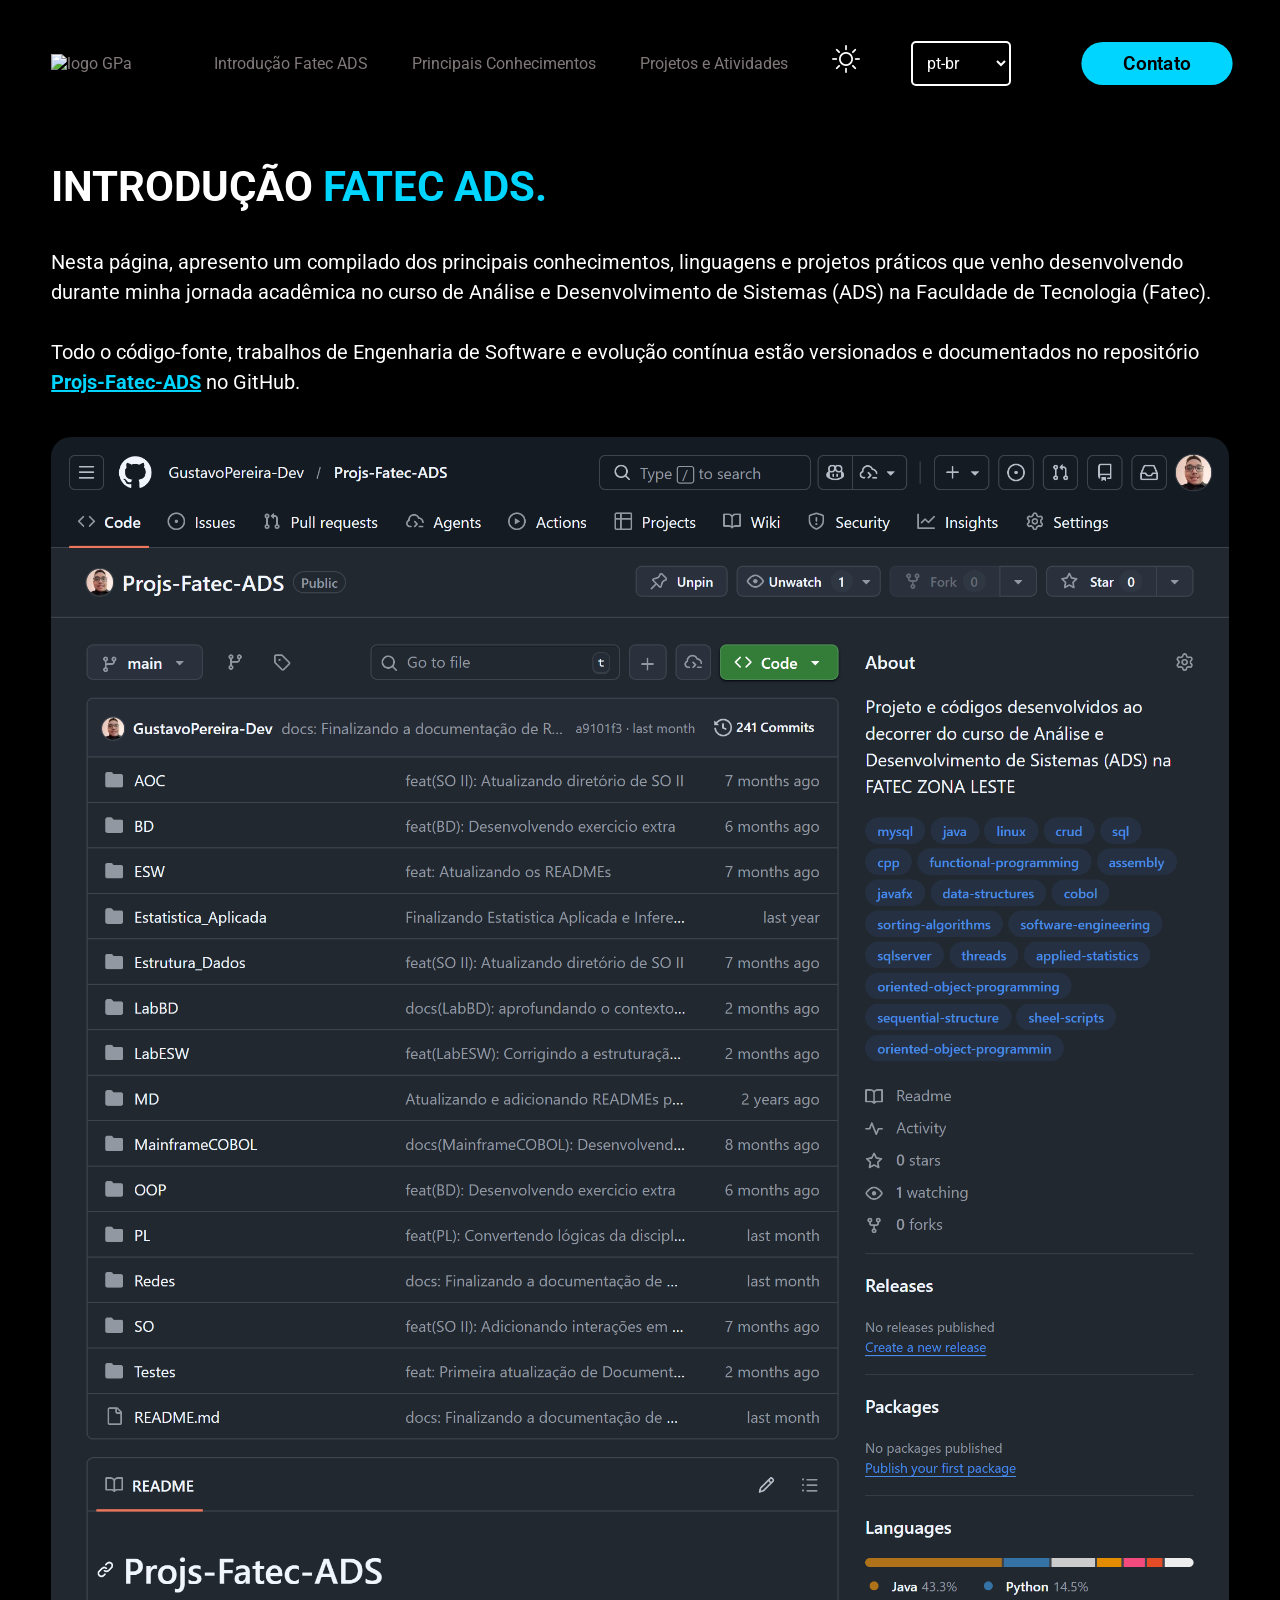
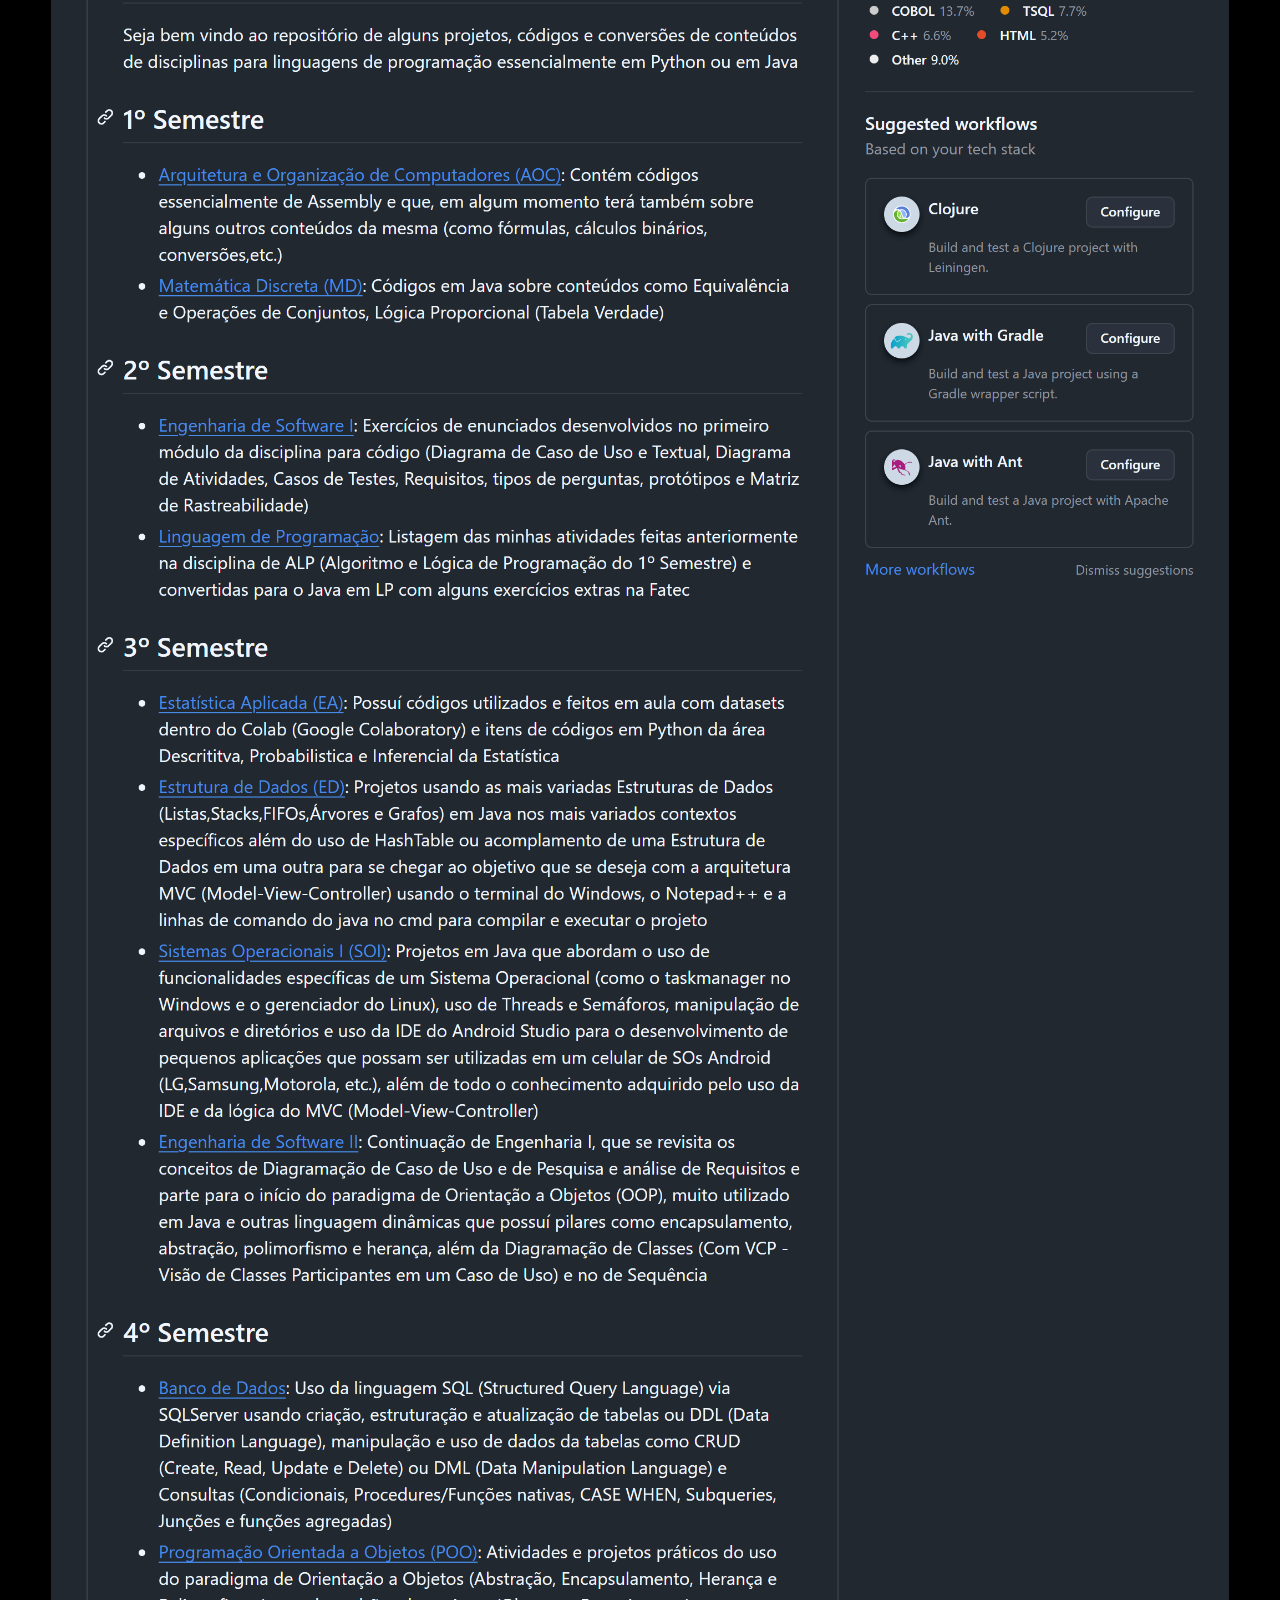
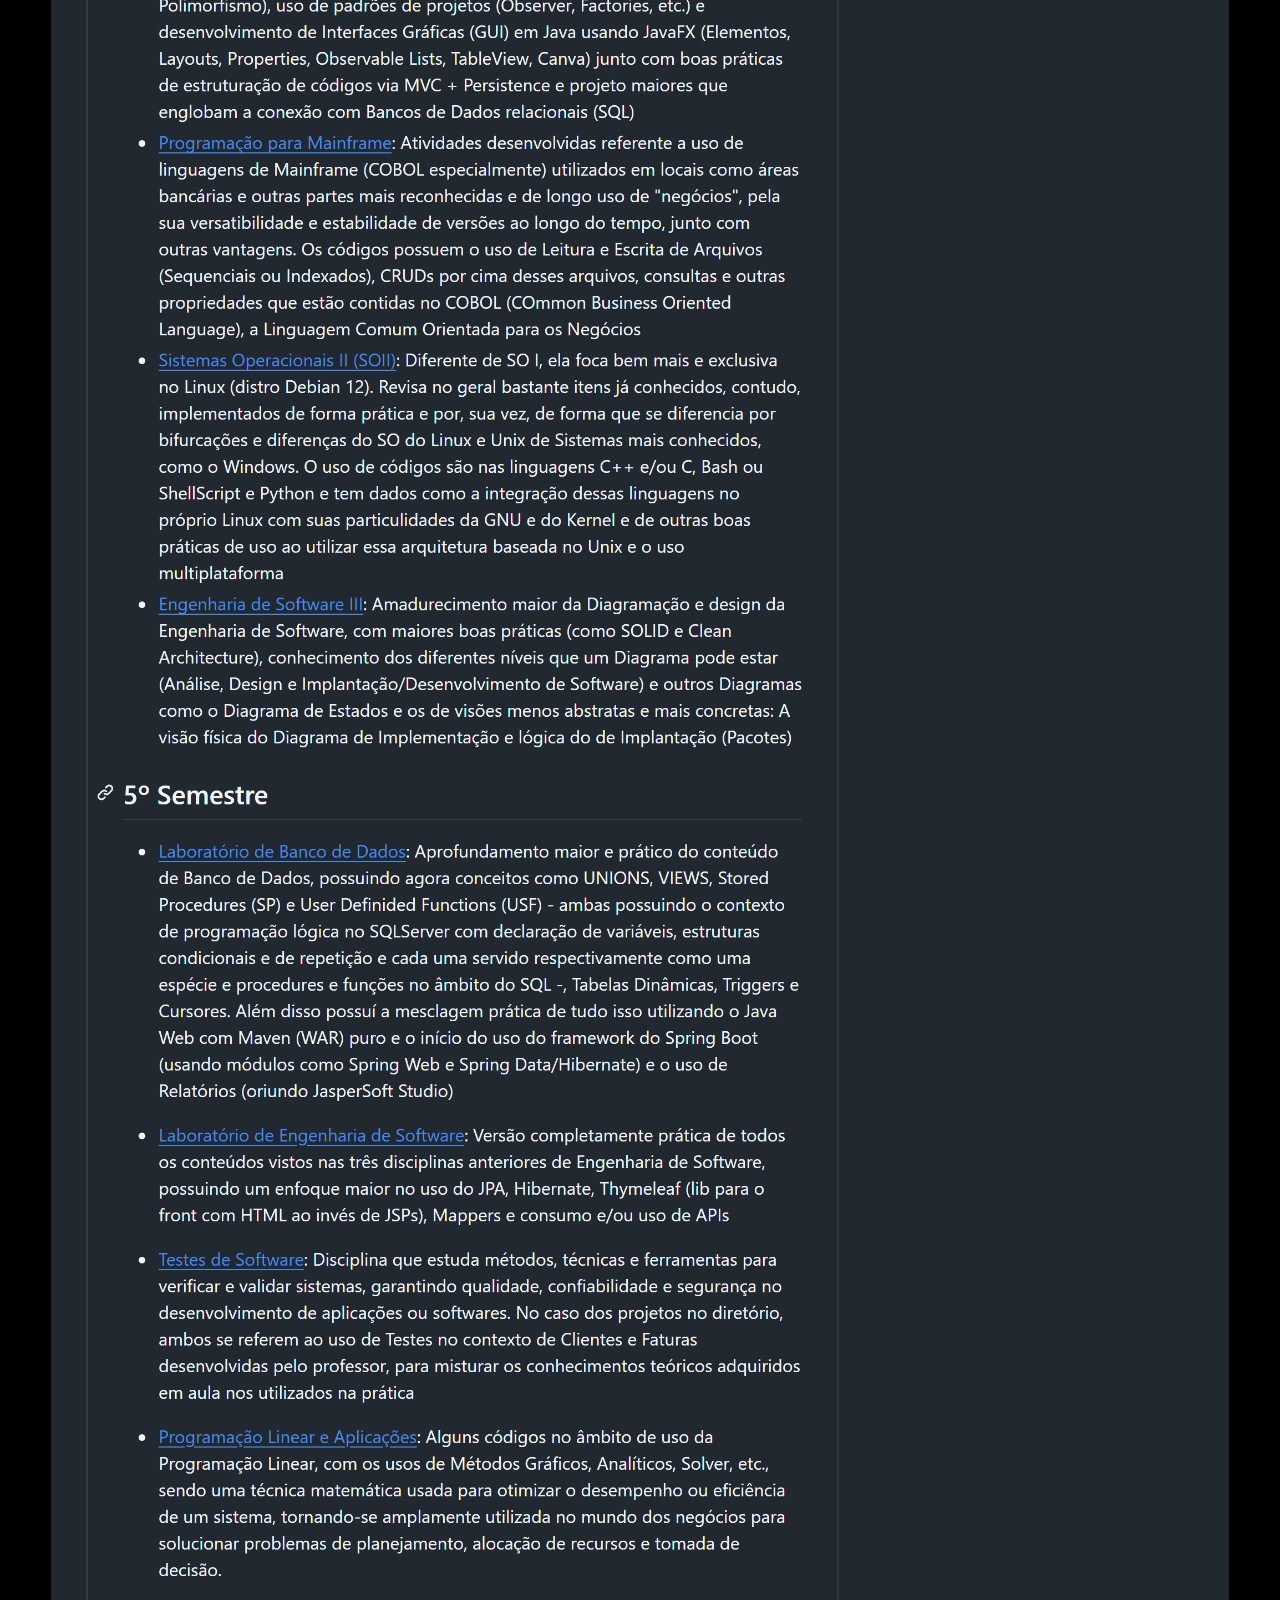
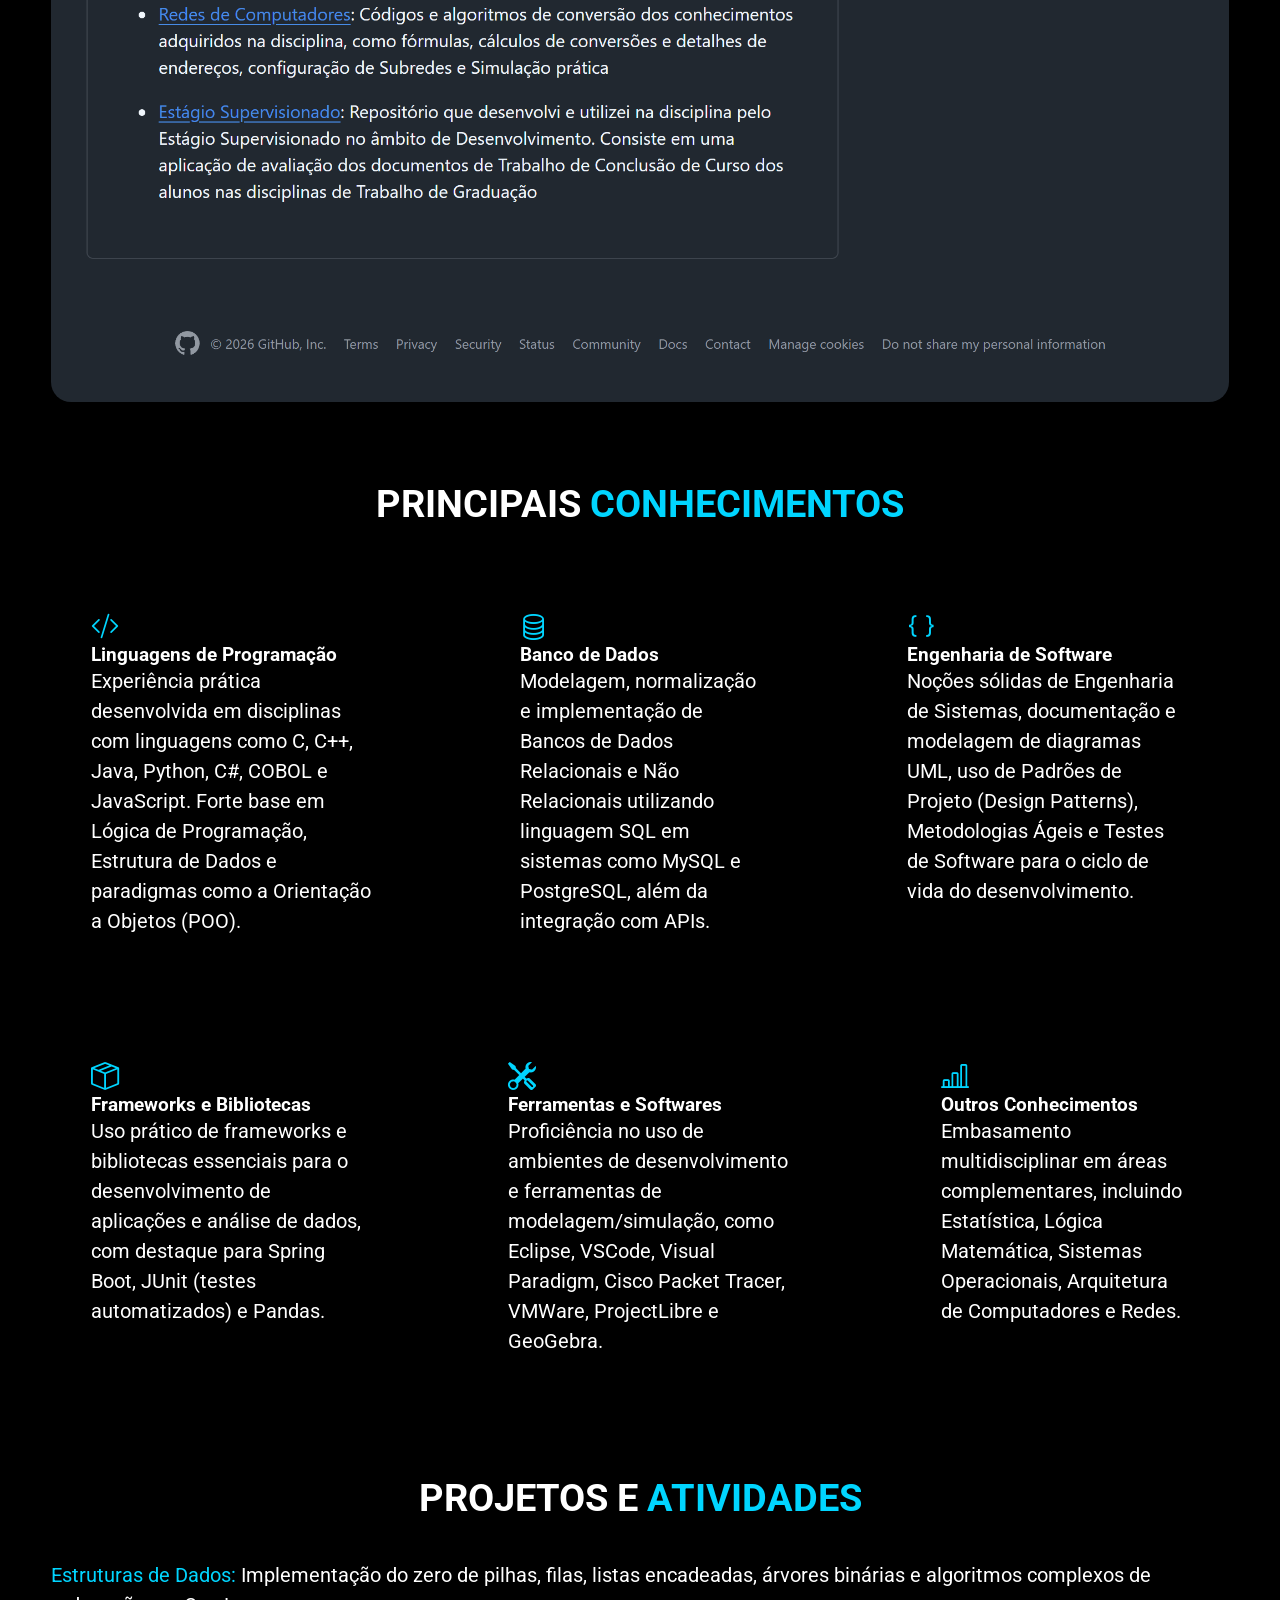
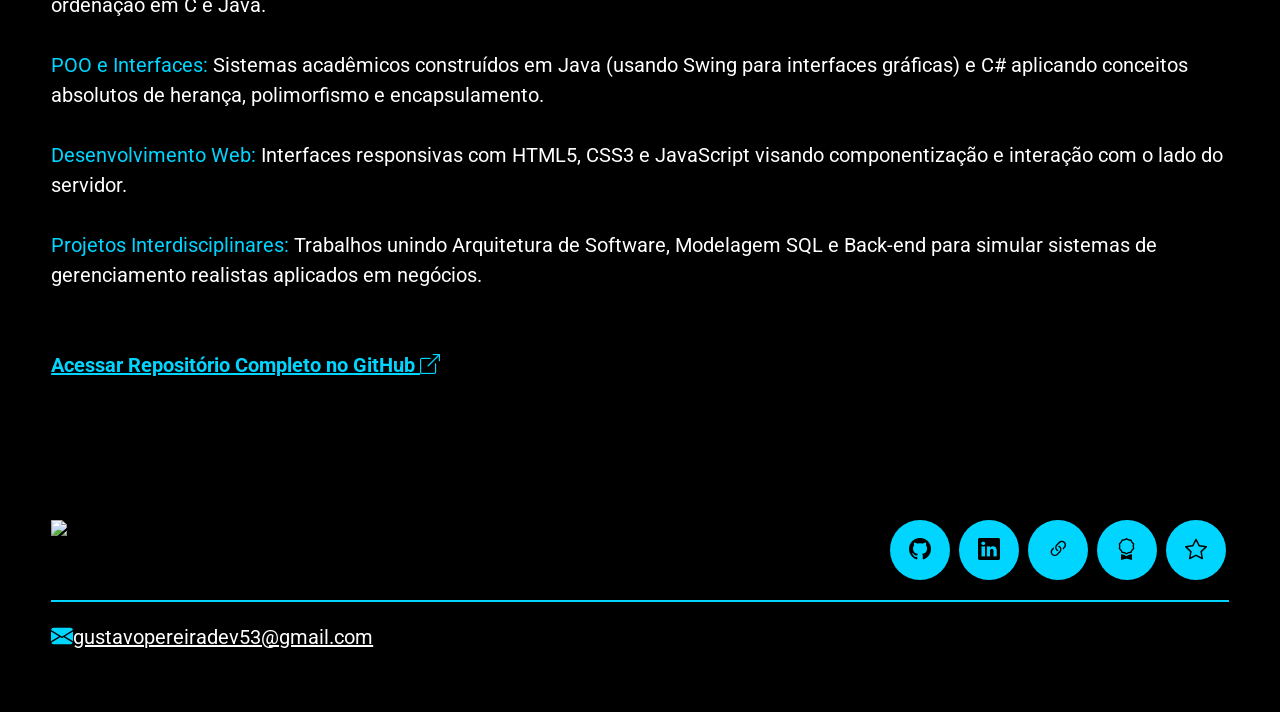
==== fatec.html @ b885ab75 "feat: Adicionando os projetos da Fatec e melhorando outros projetos" ====
<!DOCTYPE html>
<html lang="pt-br">
  
<head>
  <meta charset="UTF-8" />
  <meta name="viewport" content="width=device-width, initial-scale=1.0">
  <meta http-equiv="X-UA-Compatible" content="ie=edge">
  <!--G Fonts-->
    <link rel="preconnect" href="https://fonts.googleapis.com">
    <link rel="preconnect" href="https://fonts.gstatic.com" crossorigin>
    <link href="https://fonts.googleapis.com/css2?family=Roboto:ital,wght@0,100;0,300;0,400;0,500;0,700;0,900;1,100;1,300;1,400;1,500;1,700;1,900&display=swap" rel="stylesheet">
  <!--Fim G Fonts-->
  
  <link rel="shortcut icon" href="images/logo1.png" type="image/x-icon">
  <title>Portfolio GPa</title>
  <link rel="stylesheet" href="https://cdn.jsdelivr.net/npm/bootstrap-icons@1.10.5/font/bootstrap-icons.css">
  <link href="style.css" rel="stylesheet" />
  
  <script type="module" src="index.js"></script>
</head>

<body>
  <header>
    <div class="interface">
      <div class="logo">
        <a href="index.html">
          <img src="images/logo1.png" id="img_nav" alt="logo GPa"/>
        </a>
      </div>
      <nav class="menu-desktop">
        <ul>
          <li><a href="#inicio" data-i18n="fatec-item-desktop1">Introdução Fatec ADS</a></li>
          <li><a href="#especialidades" data-i18n="fatec-item-desktop2">Principais Conhecimentos</a></li>
          <li><a href="#projetos-atividades" data-i18n="fatec-item-desktop3">Projetos e Atividades</a></li>
          <li class="nav-item">
            <input type="checkbox" id="dark-change" onclick="toggleDarkMode()">
            <label for="dark-change">
                <i class='nav-link bi bi-sun'></i>
                <i class='nav-link bi bi-moon'></i>   
            </label>
          </li>
            <li>
              <select id="slcDesk">
                <option value="pt-br" data-i18n="lg-ptbr">pt-br</option>
                <option value="eng" data-i18n="lg-eng">Inglês</option>
                <option value="spn" data-i18n="lg-spn">Espanhol</option>
              </select>
            </li>
         </ul>
        
      </nav>
      <div class="btn-contato">
        <a href="index.html#form">
          <button data-i18n="button-desktop">Contato</button>
        </a>
      </div>

      <div class="btn-abrir-menu" id="btn-menu">
        <i class="bi bi-list"></i>
      </div>
      <div class="menu-mobile" id="menu">
        <div class="btn-fechar">
            <i class="bi bi-x-lg"></i>
        </div>
        <nav>
            <ul>
              <li class="click"><a href="#inicio" data-i18n="fatec-item-mobile1">Introdução Fatec ADS</a></li>
              <li class="click"><a href="#especialidades" data-i18n="fatec-item-mobile2">Principais Conhecimentos</a></li>
              <li class="click"><a href="#projetos-atividades" data-i18n="fatec-item-mobile3">Projetos e Atividades</a></li>
              <li class="nav-item click">
                <input type="checkbox" id="dark-change" onclick="toggleDarkMode()">
                <label for="dark-change">
                    <i class='nav-link bi bi-sun'></i>
                    <i class='nav-link bi bi-moon'></i>   
                </label>
              </li>
              <li>
                <select id="slcMb">
                  <option value="pt-br" data-i18n="lg-ptbr">pt-br</option>
                  <option value="eng" data-i18n="lg-eng">Inglês</option>
                  <option value="spn" data-i18n="lg-spn">Espanhol</option>
                </select>
              </li>
            </ul>
          </nav>
      </div>
      <div class="overlay-menu" id="overlay">

      </div>
    </div>
    
  </header>

  <main>
    <section class="topo-do-site" id="inicio">
      <div class="interface">
          <div class="flex">
            <div class="txt-topo-site">                  
                <h1 data-i18n="fatec-hero-title">INTRODUÇÃO <span>FATEC ADS.</span></h1>
                <p data-i18n="fatec-hero-desc">Nesta página, apresento um compilado dos principais conhecimentos, linguagens e projetos práticos que venho desenvolvendo durante minha jornada acadêmica no curso de Análise e Desenvolvimento de Sistemas (ADS) na Faculdade de Tecnologia (Fatec).
                    <br><br>
                    Todo o código-fonte, trabalhos de Engenharia de Software e evolução contínua estão versionados e documentados no repositório <a href="https://github.com/GustavoPereira-Dev/Projs-Fatec-ADS" target="_blank" rel="noopener noreferrer" style="color: var(--azul1); font-weight: bold;">Projs-Fatec-ADS</a> no GitHub.
                </p>
                  <div class="flex">
                      <img src="images/fatec.png" alt="Projs-Fatec-ADS" style="max-width: 100%; border-radius: 20px;">
                  </div>
            </div>
          </div>
      </div>
    </section>

    <section class="especialidades" id="especialidades">
        <div class="interface">
            <h2 class="titulo" data-i18n="fatec-spec-title">PRINCIPAIS <span>CONHECIMENTOS</span></h2>
            <div class="flex">
                <article class="especialidades-box" id="backend">
                    <i class="bi bi-code-slash"></i>
                    <h3 data-i18n="fatec-lang-title">Linguagens de Programação</h3>
                    <p data-i18n="fatec-lang-desc">Experiência prática desenvolvida em disciplinas com linguagens como C, C++, Java, Python, C#, COBOL e JavaScript. Forte base em Lógica de Programação, Estrutura de Dados e paradigmas como a Orientação a Objetos (POO).</p>
                </article>
                <article class="especialidades-box" id="frontend">
                  <i class="bi bi-database"></i>
                  <h3 data-i18n="fatec-db-title">Banco de Dados</h3>
                  <p data-i18n="fatec-db-desc">Modelagem, normalização e implementação de Bancos de Dados Relacionais e Não Relacionais utilizando linguagem SQL em sistemas como MySQL e PostgreSQL, além da integração com APIs.</p>
              </article>
                <article class="especialidades-box" id="edition">
                    <i class="bi bi-braces"></i>
                    <h3 data-i18n="fatec-eng-title">Engenharia de Software</h3>
                    <p data-i18n="fatec-eng-desc">Noções sólidas de Engenharia de Sistemas, documentação e modelagem de diagramas UML, uso de Padrões de Projeto (Design Patterns), Metodologias Ágeis e Testes de Software para o ciclo de vida do desenvolvimento.</p>
                </article>
            </div>
            <div class="flex">
                <article class="especialidades-box" id="devops">
                    <i class="bi bi-box-seam"></i>
                    <h3 data-i18n="fatec-fw-title">Frameworks e Bibliotecas</h3>
                    <p data-i18n="fatec-fw-desc">Uso prático de frameworks e bibliotecas essenciais para o desenvolvimento de aplicações e análise de dados, com destaque para Spring Boot, JUnit (testes automatizados) e Pandas.</p>
                </article>
                <article class="especialidades-box" id="dados">
                    <i class="bi bi-tools"></i>
                    <h3 data-i18n="fatec-tools-title">Ferramentas e Softwares</h3>
                    <p data-i18n="fatec-tools-desc">Proficiência no uso de ambientes de desenvolvimento e ferramentas de modelagem/simulação, como Eclipse, VSCode, Visual Paradigm, Cisco Packet Tracer, VMWare, ProjectLibre e GeoGebra.</p>
                </article>
                <article class="especialidades-box" id="ai">
                    <i class="bi bi-bar-chart-line"></i>
                    <h3 data-i18n="fatec-others-title">Outros Conhecimentos</h3>
                    <p data-i18n="fatec-others-desc">Embasamento multidisciplinar em áreas complementares, incluindo Estatística, Lógica Matemática, Sistemas Operacionais, Arquitetura de Computadores e Redes.</p>
                </article>
            </div>
        </div>
    </section>
    
    <section class="topo-do-site" id="projetos-atividades">
      <div class="interface">
        <div class="txt-topo-site">     
          <h2 class="titulo" data-i18n="fatec-proj-title">PROJETOS E <span>ATIVIDADES</span></h2>
          <div class="flex">
              <p data-i18n="fatec-proj-desc">
                  <span>Estruturas de Dados:</span> Implementação do zero de pilhas, filas, listas encadeadas, árvores binárias e algoritmos complexos de ordenação em C e Java.
                  <br><br>
                  <span>POO e Interfaces:</span> Sistemas acadêmicos construídos em Java (usando Swing para interfaces gráficas) e C# aplicando conceitos absolutos de herança, polimorfismo e encapsulamento.
                  <br><br>
                  <span>Desenvolvimento Web:</span> Interfaces responsivas com HTML5, CSS3 e JavaScript visando componentização e interação com o lado do servidor.
                  <br><br>
                  <span>Projetos Interdisciplinares:</span> Trabalhos unindo Arquitetura de Software, Modelagem SQL e Back-end para simular sistemas de gerenciamento realistas aplicados em negócios.
                  <br><br><br>
                  <a href="https://github.com/GustavoPereira-Dev/Projs-Fatec-ADS" target="_blank" rel="noopener noreferrer" style="font-weight: bold; text-decoration: underline; color: var(--azul1);">
                    Acessar Repositório Completo no GitHub <i class="bi bi-box-arrow-up-right"></i>
                  </a>
              </p>
           </div>
        </div>
      </div>
  </section>

  </main>

  <footer>
    <div class="interface">
        <div class="line-footer">
           <div class="flex">
                <div class="logo-footer">
                    <img src="images/logo1.png" id="img_footer" alt="logo GPa">
                </div>
                <div class="btn-social">
                    <a href="https://github.com/GustavoPereira-Dev"> <button> <i class="bi bi-github"></i></button></a>
                    <a href="https://www.linkedin.com/in/gustavo-pereira-834313260/"> <button> <i class="bi bi-linkedin"></i></button></a>
                    <a href="https://linktr.ee/gustavohenriquepereira"> <button> <i class="bi bi-link-45deg"></i></button></a>
                    <a href="https://www.hackerrank.com/profile/gustavopereira81"> <button> <i class="bi bi-award"></i></button></a>
                    <a href="https://dio.me/users/gustavohenrique10002"> <button> <i class="bi bi-star"></i></button></a>
                </div>
           </div>
        </div>

        
        <div class="line-footer borda">
            <p><i class="bi bi-envelope-fill"></i><a href="mailto:gustavopereiradev53@gmail.com">gustavopereiradev53@gmail.com </a></p>
        </div>
    </div>
  </footer>
</body>

</html>
---- style.css ----
/*Geral*/
:root{
  --azul1: #00d5ff;
  --azul2: #4ec3e0;
  --preto_escuro: #000;
  --preto1: #000000a7;
  --preto2: #242424;
  --preto3: #ffffff1d;
  --branco: #fff;
  --cinza1: #817979;
  --cinza2: #ffffff78;
  --cinza3: #93929236;
  --overlay: #000000b8;
}

*{
    margin: 0;
    padding: 0;
    box-sizing: border-box;
    font-family: 'Roboto', sans-serif;
  }

  
  body{
    background-color: var(--preto_escuro);
    height: 100vh;
    transition: 1s;
  }
  
  .interface{
    max-width: 1300px;
    margin: 0 auto;
  }
  
  .flex, header > .interface, .overlay, form{
    display: flex;
  }

  h2.titulo{
    color: var(--branco);
    font-size: 38px;
    text-align: center;
  }
  h2.titulo span{
    color: var(--azul1);
  }

  button:hover, form .btn-enviar input:hover{
    box-shadow: 0px 0px 30px var(--azul2);
    transform: scale(1.15);
  }

  header .interface .logo img, .line-footer .logo-footer img{
    transition: .5s;
    cursor: pointer;
  }
  header .interface .logo img:hover, .line-footer .logo-footer img:hover{
    box-shadow: 0px 0px 100px var(--azul1), inset 0px 105px 1px var(--azul1);
  }

  select{
    width: 100px;
    background-color: var(--preto1);
    border: 2px solid var(--branco);
    padding: 10px;
    font-size: 16px;
    color: var(--branco);
    border-radius: 5px;
    transition: .5s;
    margin: 1px 7%;
    cursor: pointer;
  }
  select:hover{
    box-shadow: 0px 0px 30px var(--azul2);
  }

  .btn-social button{
    width: 60px;
    height: 60px;
    border-radius: 50%;
    border: none;
    background-color: var(--azul1);
    font-size: 22px;
    cursor: pointer;
    margin: 0px 0.2vw;
    transition: 1s;
}


  p{
    font-size: 20px;
    line-height: 30px;
  }

  /*Cabeçalho*/
  
  header{
    padding: 40px 4%;
  }
  
  header > .interface{
    align-items: center;
    justify-content: space-between;
  }
  
  header a{
    color: var(--cinza1);
    text-decoration: none;
    display: inline-block;
    transition: .2s;
  }
  
  header a:hover{
    color: var(--branco);
    transform: scale(1.05);
    text-shadow: 0px 0px 30px var(--azul1);
  }
  
  header nav ul{
    list-style-type: none;
  }
  header nav.menu-desktop ul li{
    display: inline-block;
    padding: 0 20px;
  }
  
  .btn-contato button{
    padding: 10px 40px;
    font-size: 18px;
    font-weight: 600;
    background-color: var(--azul1);
    border: 0;
    border-radius: 30px;
    cursor: pointer;
    transform: scale(1.05);
    transition: .5s;
  }
  
  header .interface .btn-abrir-menu{
    display: none;
  }
  /*Menu mobile*/

  .btn-abrir-menu i{
    color: var(--azul1);
    font-size: 40px;
  }

  .menu-mobile{
    background-color: var(--preto_escuro);
    height: 100vh;
    position: fixed;
    top: 0;
    right: 0;
    z-index: 99999;
    width: 0%;
    overflow: hidden;
    transition: .5s;
  }

  .menu-mobile.abrir-menu{
    width: 70%;
  }

  .menu-mobile.abrir-menu ~ .overlay-menu{
    display: block;
  }

  .menu-mobile .btn-fechar{
    padding: 20px 5%;
    cursor: pointer;
  }
  .menu-mobile .btn-fechar i{
    color: var(--azul1);
    font-size: 30px;
  }

  .menu-mobile nav ul{
    text-align: right;
  }

  .menu-mobile nav ul li a{
    color: var(--branco);
    font-size: 20px;
    font-weight: 300;
    padding: 20px 8%;
    display: block;
  }

  .menu-mobile nav ul li a:hover{
    background-color: var(--azul1);
    color: var(--preto_escuro);
  }

  .overlay-menu{
    background-color: var(--cinza3);
    width: 100%;
    height: 100%;
    position: fixed;
    top: 0;
    left: 0;
    z-index: 88888;
    display: none;
  }

  /*Topo do site*/
  section.topo-do-site{
    padding: 40px 4%;
  }
  
  section.topo-do-site .flex{
    align-items: center;
    justify-content: center;
    gap: 90px;
  }

  .topo-do-site h1{
    color: var(--branco);
    font-size: 42px;
    line-height: 40px;
  }

  .topo-do-site h1 span{
    color: var(--azul1);
  }

  .topo-do-site .txt-topo-site p{
    color: var(--branco);
    margin: 40px 0px;
  }

  .topo-do-site .img-topo-site img{
    position: relative;
    animation: flutuar 2s ease-in-out infinite alternate;
    transition: 2s;
  }


@keyframes flutuar{
    0%{
        top: 0;
    }
    100%{
        top: 30px;
    }
}

/*Especialidade*/
section.especialidades{
    padding: 40px 4%;
}

section.especialidades .flex{
    gap: 60px;
}

.especialidades .especialidades-box{
    color: var(--branco);
    padding: 40px;
    border-radius: 20px;
    margin-top: 45px;
    transition: .5s;
}

.especialidades .especialidades-box:hover{
    transform: scale(1.05);
    box-shadow: 0 0 8px var(--cinza2);
}

.especialidades .especialidades-box i{
    font-size: 70px;
    color: var(--azul1);
}

.especialidades .especialidades-box i{
    font-size: 28px;
    margin: 15px 0;
}

/* Tags de Projetos (otherProjs.html) */
.projetos-tags {
    display: flex;
    flex-wrap: wrap;
    gap: 10px;
    margin-top: 15px;
}
.projetos-tags a {
    display: inline-block;
    background-color: var(--azul1);
    color: var(--preto_escuro);
    padding: 5px 12px;
    border-radius: 20px;
    text-decoration: none;
    font-size: 14px;
    font-weight: 600;
    transition: 0.3s;
}
.projetos-tags a:hover {
    background-color: var(--branco);
    transform: scale(1.05);
    box-shadow: 0px 0px 10px var(--azul1);
}

/*Sobre*/
section.sobre{
    padding: 80px 4%;
}

section.sobre .flex{
    align-items: center;
    gap: 60px;
}

.img-sobre img{
  width: 20em;
  border-radius: 30px;
}

.sobre .txt-sobre{
    color: var(--branco);

}

.sobre .txt-sobre h2{
    font-size: 40px;
    line-height: 40px;
    margin-bottom: 30px;
}

.sobre .txt-sobre h2 span{
    color: var(--azul1);
    display: block;
}

span{
  color: var(--azul1);
}
.sobre .txt-sobre p{
    margin: 20px 0;
    text-align: justify;
}



/*Portfolio*/

section.portfolio{
    padding: 80px 4%;
    box-shadow: 0 0 10px 1px var(--preto3);
}

section.portfolio .flex{
    justify-content: space-around;    
    margin-top: 60px;
}

.img-port{
    width: 360px;
    height: 460px;
    background-size: cover;
    background-position: 100% 0%;
    transition: 2s;
    cursor: pointer;
    border-radius: 40px;
    position: relative;
}

.img-port:hover{
    background-position: 100% 100%;
}

.overlay{
    position: absolute;
    top: 0;
    left: 0;
    width: 100%;
    height: 100%;
    background-color: var(--overlay);
    border-radius: 40px;
    align-items: center;
    justify-content: center;
    font-size: 24px;
    font-weight: 600;
    color: var(--branco);
    opacity: 0;
    transition: .5s;
}

.overlay:hover{
    opacity: 1;
}

/*Formulario*/
section.formulario{
    padding: 80px 4%;

}

form{
    max-width: 500px;
    margin: 0 auto;
    justify-content: center;
    flex-direction: column;
    gap: 10px;
    margin-top: 40px;
}

form input, form textarea{
    width: 100%;
    background-color: var(--preto2);
    border: 0;
    outline: 0;
    padding: 20px 15px;
    border-radius: 15px;
    color: var(--branco);
    font-size: 18px;
    transition: 1s;
}

form input:hover, form textarea:hover{
  background-color: gray;
}

form input:focus, form textarea:focus{
  border: 1px solid var(--azul2)
}
form input::placeholder, form textarea::placeholder{
    color: var(--branco);
}

form textarea{
    resize: none;
    max-height: 200px;
}

form .btn-enviar{
    margin-top: 20px;
    text-align: center;
}

form .btn-enviar input{
    width: 120px;
    background-color: var(--azul1);
    color: var(--preto_escuro);
    font-weight: 700;
    cursor: pointer;
    transition: .2s;
}

/*Rodapé*/

footer{
    padding: 40px 4%;
    box-shadow: 0 0 40 px 10px var(--preto3);
}

footer .flex{
    justify-content: space-between;
}

footer .line-footer{
    padding: 20px 0;
}

.borda{
    border-top: 2px solid var(--azul1);
}

footer .line-footer p i{
    color: var(--azul1);
    font-size: 22px;
}

footer .line-footer p a{
    color: var(--branco);
}


/*Responsividade*/
@media screen and (max-width: 1200px){
    /*Geral*/
    .flex{
        flex-direction: column;
    }

    .topo-do-site .flex{
        flex-direction: column-reverse;
    }
    
    h2.titulo{
        font-size: 30px;
        line-height: 30px;
    }
    /*Cabeçalho*/
    .menu-desktop, .btn-contato{
        display: none;
    }

    /*Corpo do site*/
    section.topo-do-site .flex{
        gap: 40px;
    }
    
    section.topo-do-site{
        padding: 20px 8%;
    }

    .topo-do-site h1{
        font-size: 30px;
    }

    .topo-do-site .img-topo-site img{
        width: 100%;
    }

    /*Especialidades*/
    section.especialidade{
        padding: 40px 8%;
    }

    /*Sobre*/
    section.sobre{
        padding: 80px 8%;
    }

    .sobre .txt-sobre h2{
        font-size: 34px;
        line-height: 35px;
        text-align: center;
    }

    .btn-social{
        text-align: center;
    }

    /*Portfolio*/
    section.portfolio{
        padding: 80px 8%
    }

    .img-port{
        width: 100%;
        max-width: 360px;
        margin: 0 auto;
    }

    section.portfolio .flex{
        gap: 60px;
    }

    footer .flex{
        flex-direction: column;
        gap: 30px;
    }

    footer .line-footer{
        text-align: center;
    }

    header .interface .btn-abrir-menu{
        display: block;
        cursor: pointer;
    }

    .light-mode .nav-item .bi-moon{
      margin-right: 9vh;
      margin-bottom: 10px;
    }

    .nav-item .bi-sun{
      position: relative !important;
      margin-right: 9vw;
    }
}



:root .light-mode{
  --azul1: rgb(79, 216, 171);
  --azul2: #7fffd4;
  --preto_escuro: #fff;
  --preto1: #ffffffe2;
  --preto2:#ffffffaf;
  --branco: #000;
  --cinza1: #b9b2b2;
  --cinza2: rgba(127, 255, 212, 0.75);
}


.nav-item input[type="checkbox"]{
  display: none;
  transition: 1s;
}

.nav-item input{
  display: inline-block;
}

i.nav-link.bi {
  font-size: 28px;
  cursor: pointer;
}


/*Dark mode*/
.nav-item .bi-sun{
  display: block;
  position: absolute;
  color: var(--branco);
}
/*Light mode*/

.light-mode .nav-item .bi-sun{
  display: none;
}

.light-mode .nav-item .bi-moon{
  display: block;
}

.light-mode form .inputs{
  background-color: var(--cinza3);
}

.light-mode .portfolio .overlay{
  color: var(--preto_escuro);
}

.light-mode form .inputs:hover{
  background-color: whitesmoke;
}
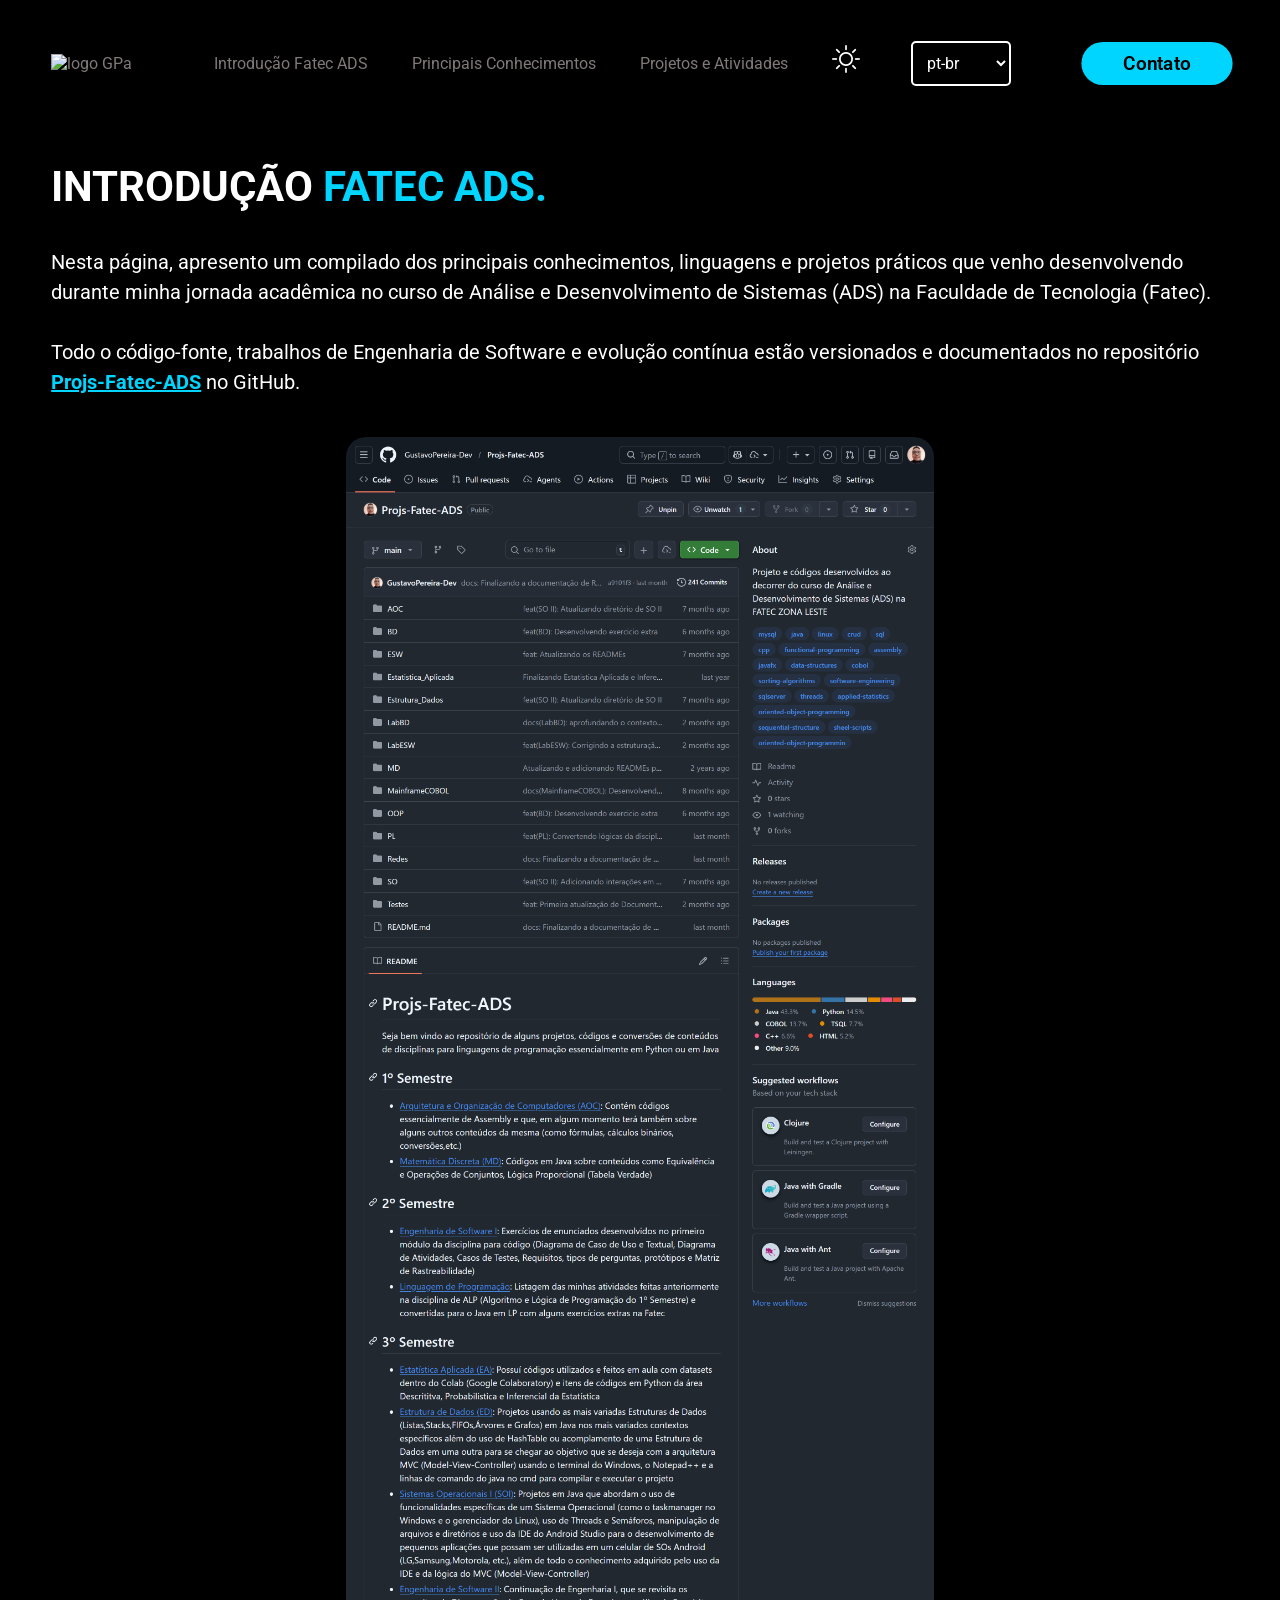
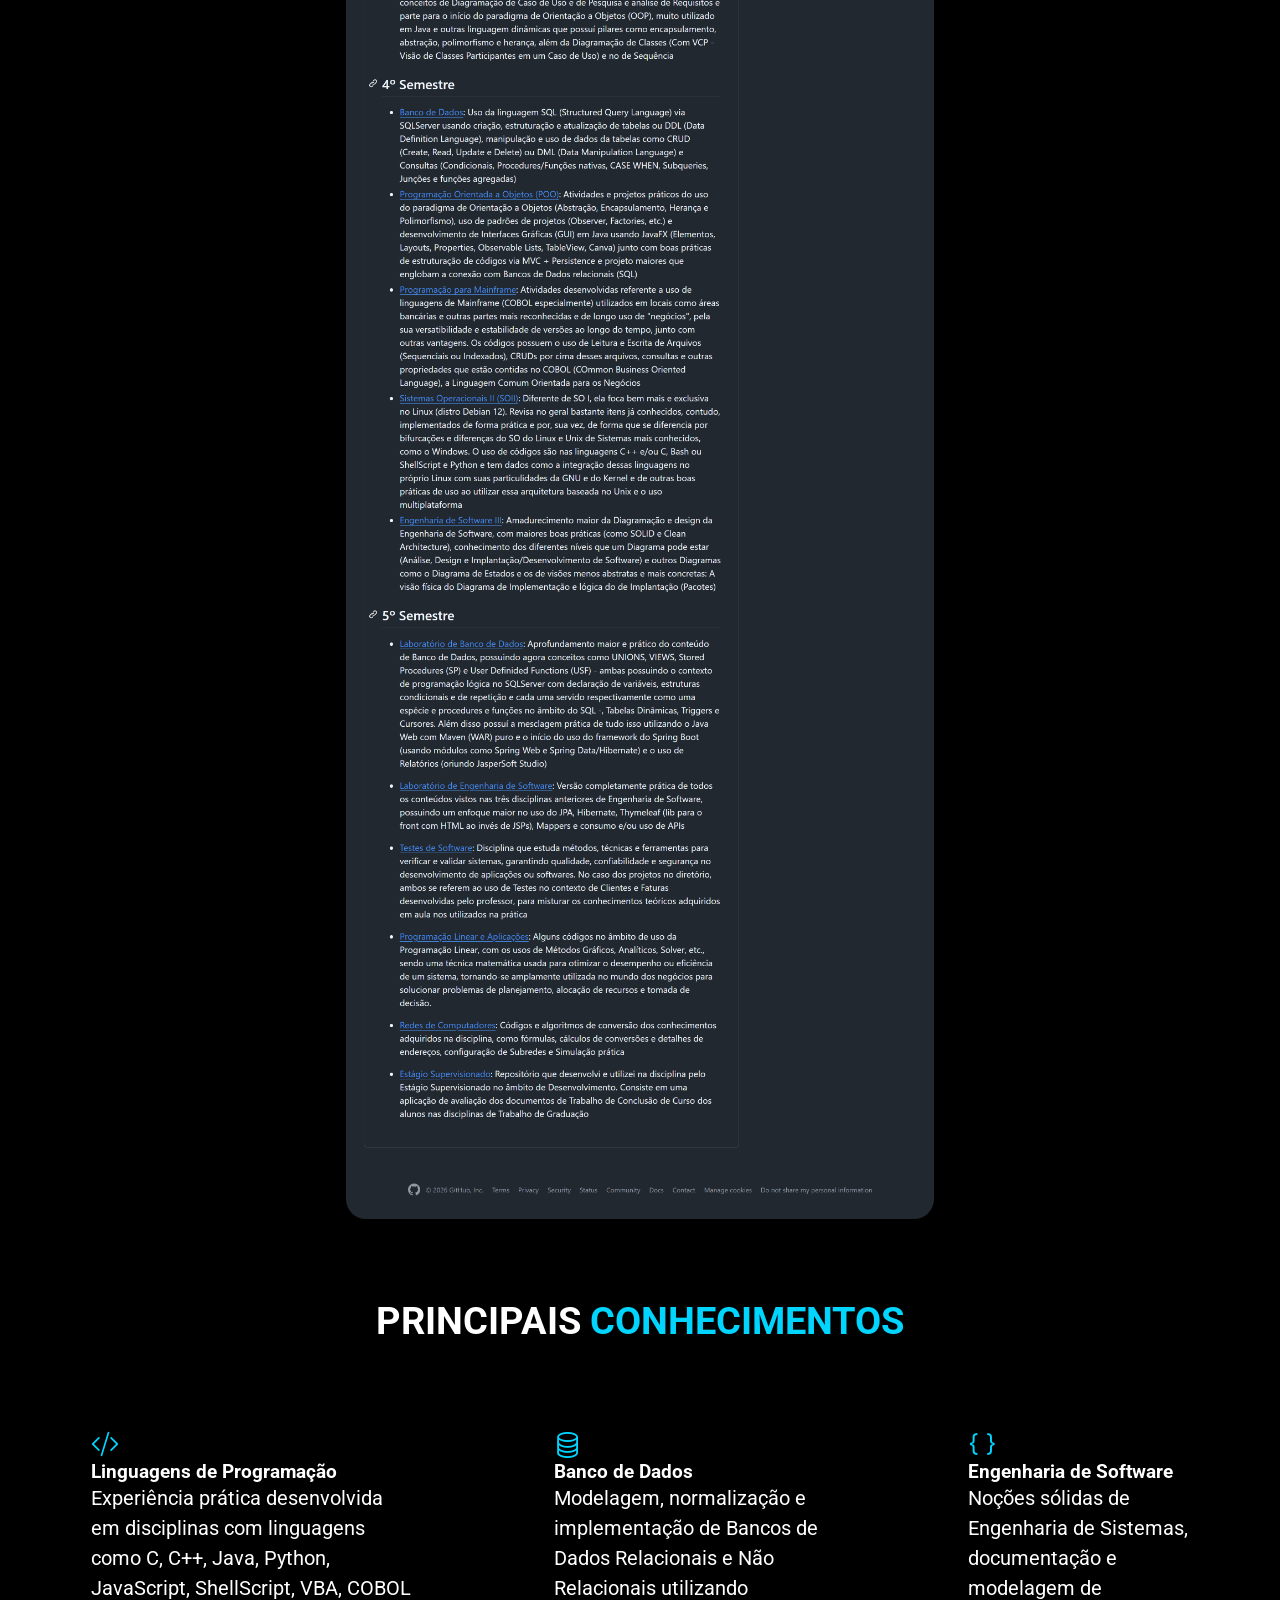
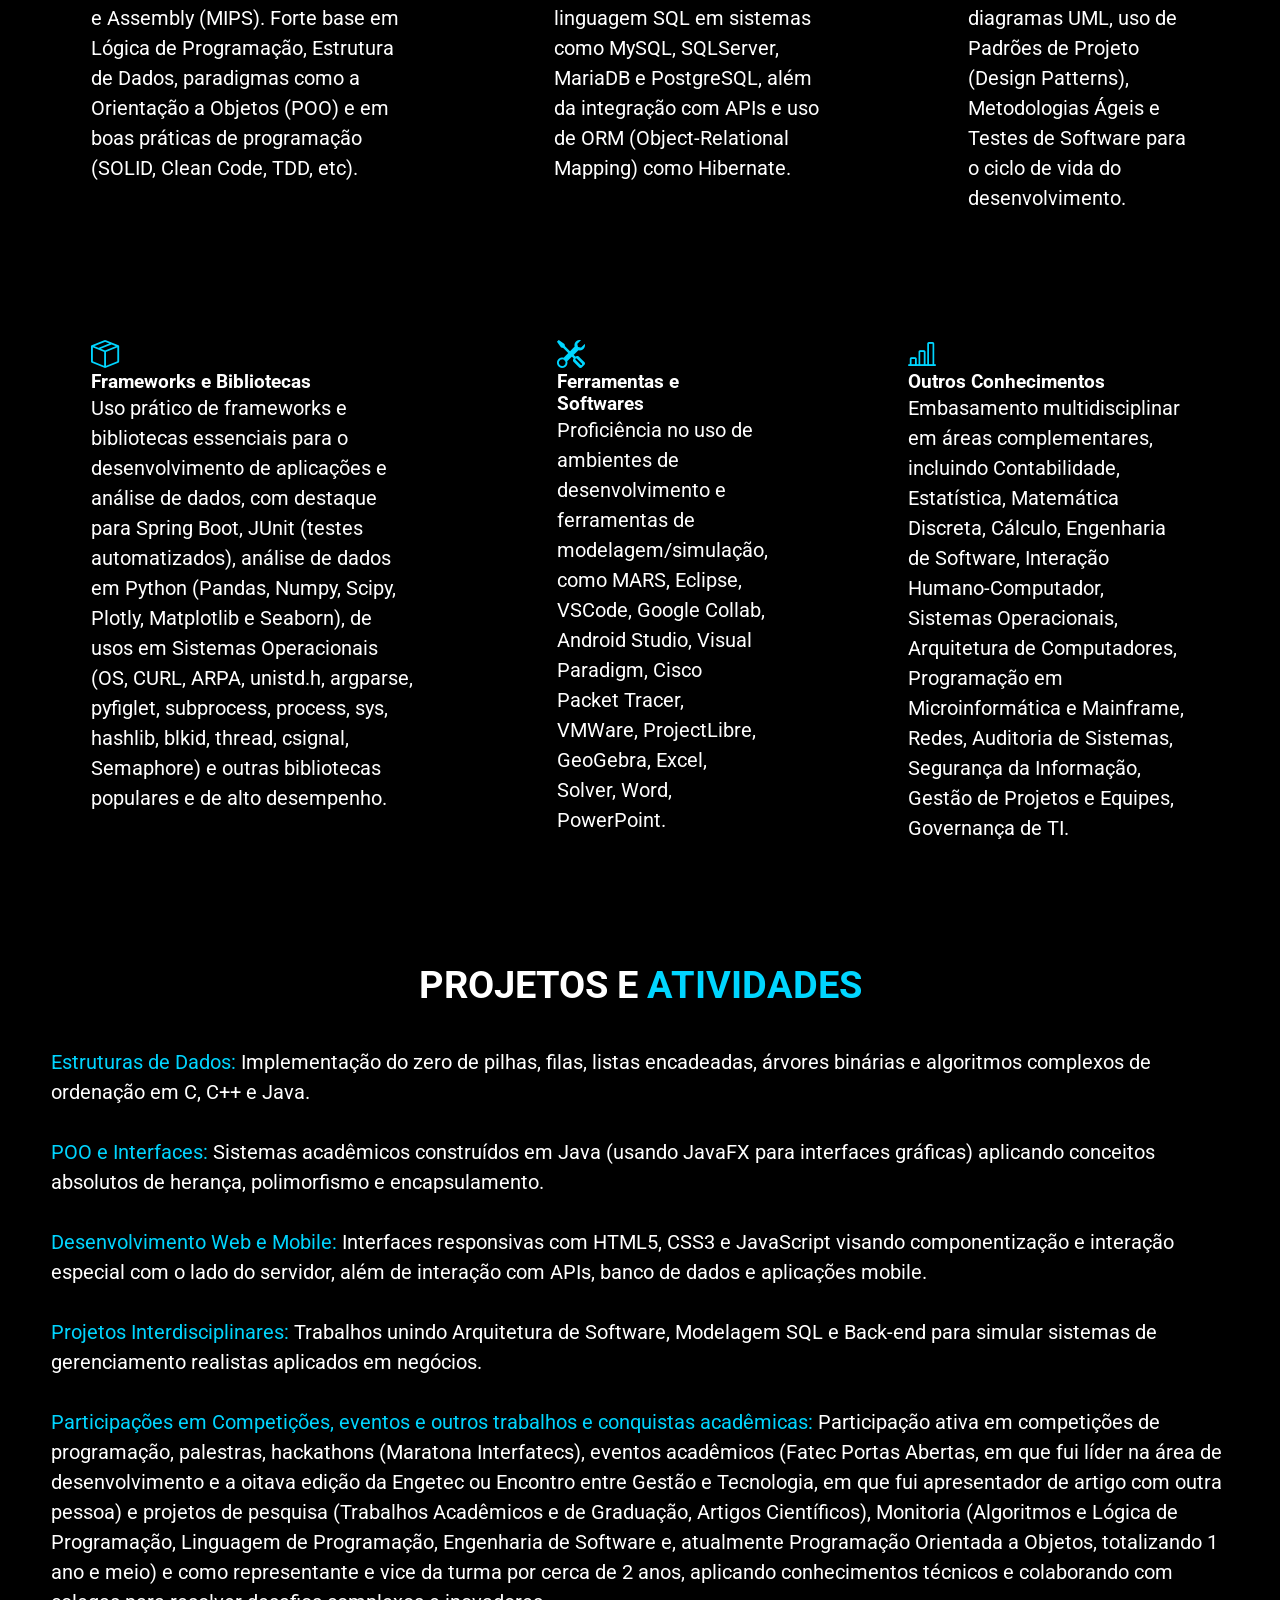
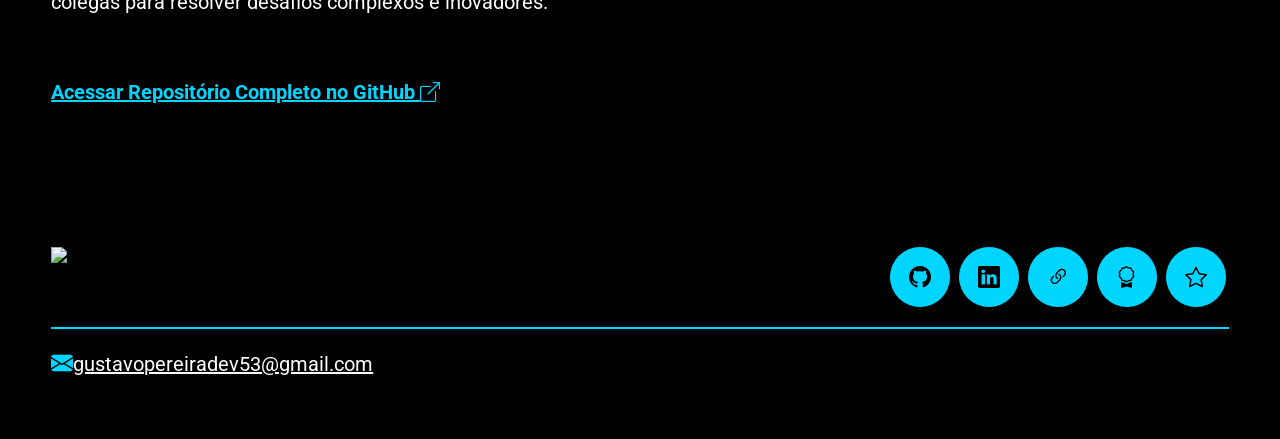
==== commit 07fce6c7: "docs: Melhorando os textos" ====
--- a/fatec.html
+++ b/fatec.html
@@ -102,7 +102,7 @@
                     Todo o código-fonte, trabalhos de Engenharia de Software e evolução contínua estão versionados e documentados no repositório <a href="https://github.com/GustavoPereira-Dev/Projs-Fatec-ADS" target="_blank" rel="noopener noreferrer" style="color: var(--azul1); font-weight: bold;">Projs-Fatec-ADS</a> no GitHub.
                 </p>
                   <div class="flex">
-                      <img src="images/fatec.png" alt="Projs-Fatec-ADS" style="max-width: 100%; border-radius: 20px;">
+                      <img src="images/fatec.png" alt="Projs-Fatec-ADS" style="height: 30%; max-width: 50%; border-radius: 20px;">
                   </div>
             </div>
           </div>
@@ -116,12 +116,12 @@
                 <article class="especialidades-box" id="backend">
                     <i class="bi bi-code-slash"></i>
                     <h3 data-i18n="fatec-lang-title">Linguagens de Programação</h3>
-                    <p data-i18n="fatec-lang-desc">Experiência prática desenvolvida em disciplinas com linguagens como C, C++, Java, Python, C#, COBOL e JavaScript. Forte base em Lógica de Programação, Estrutura de Dados e paradigmas como a Orientação a Objetos (POO).</p>
+                    <p data-i18n="fatec-lang-desc">Experiência prática desenvolvida em disciplinas com linguagens como C, C++, Java, Python, JavaScript, ShellScript, VBA, COBOL e Assembly (MIPS). Forte base em Lógica de Programação, Estrutura de Dados, paradigmas como a Orientação a Objetos (POO) e em boas práticas de programação (SOLID, Clean Code, TDD, etc)</p>
                 </article>
                 <article class="especialidades-box" id="frontend">
                   <i class="bi bi-database"></i>
                   <h3 data-i18n="fatec-db-title">Banco de Dados</h3>
-                  <p data-i18n="fatec-db-desc">Modelagem, normalização e implementação de Bancos de Dados Relacionais e Não Relacionais utilizando linguagem SQL em sistemas como MySQL e PostgreSQL, além da integração com APIs.</p>
+                  <p data-i18n="fatec-db-desc">Modelagem, normalização e implementação de Bancos de Dados Relacionais e Não Relacionais utilizando linguagem SQL em sistemas como MySQL, SQLServer, MariaDB e PostgreSQL, além da integração com APIs e uso de ORM (Object-Relational Mapping) como Hibernate.</p>
               </article>
                 <article class="especialidades-box" id="edition">
                     <i class="bi bi-braces"></i>
@@ -133,17 +133,17 @@
                 <article class="especialidades-box" id="devops">
                     <i class="bi bi-box-seam"></i>
                     <h3 data-i18n="fatec-fw-title">Frameworks e Bibliotecas</h3>
-                    <p data-i18n="fatec-fw-desc">Uso prático de frameworks e bibliotecas essenciais para o desenvolvimento de aplicações e análise de dados, com destaque para Spring Boot, JUnit (testes automatizados) e Pandas.</p>
+                    <p data-i18n="fatec-fw-desc">Uso prático de frameworks e bibliotecas essenciais para o desenvolvimento de aplicações e análise de dados, com destaque para Spring Boot, JUnit (testes automatizados), análise de dados em Python (Pandas, Numpy, Scipy, Plotly, Matplotlib e Seaborn), de usos em Sistemas Operacionais (OS, CURL, ARPA, unistd.h, argparse, pyfiglet, subprocess, process, sys, hashlib, blkid, thread, csignal, Semaphore) e outras bibliotecas populares e de alto desempenho.</p>
                 </article>
                 <article class="especialidades-box" id="dados">
                     <i class="bi bi-tools"></i>
                     <h3 data-i18n="fatec-tools-title">Ferramentas e Softwares</h3>
-                    <p data-i18n="fatec-tools-desc">Proficiência no uso de ambientes de desenvolvimento e ferramentas de modelagem/simulação, como Eclipse, VSCode, Visual Paradigm, Cisco Packet Tracer, VMWare, ProjectLibre e GeoGebra.</p>
+                    <p data-i18n="fatec-tools-desc">Proficiência no uso de ambientes de desenvolvimento e ferramentas de modelagem/simulação, como MARS, Eclipse, VSCode, Google Collab, Android Studio, Visual Paradigm, Cisco Packet Tracer, VMWare, ProjectLibre, GeoGebra, Excel, Solver, Word, PowerPoint</p>
                 </article>
                 <article class="especialidades-box" id="ai">
                     <i class="bi bi-bar-chart-line"></i>
                     <h3 data-i18n="fatec-others-title">Outros Conhecimentos</h3>
-                    <p data-i18n="fatec-others-desc">Embasamento multidisciplinar em áreas complementares, incluindo Estatística, Lógica Matemática, Sistemas Operacionais, Arquitetura de Computadores e Redes.</p>
+                    <p data-i18n="fatec-others-desc">Embasamento multidisciplinar em áreas complementares, incluindo Contabilidade, Estatística, Matemática Discreta, Cálculo, Engenharia de Software, Interação Humano-Computador, Sistemas Operacionais, Arquitetura de Computadores, Programação em Microinformática e Mainframe, Redes, Auditoria de Sistemas, Segurança da Informação, Gestão de Projetos e Equipes, Governança de TI.</p>
                 </article>
             </div>
         </div>
@@ -155,13 +155,15 @@
           <h2 class="titulo" data-i18n="fatec-proj-title">PROJETOS E <span>ATIVIDADES</span></h2>
           <div class="flex">
               <p data-i18n="fatec-proj-desc">
-                  <span>Estruturas de Dados:</span> Implementação do zero de pilhas, filas, listas encadeadas, árvores binárias e algoritmos complexos de ordenação em C e Java.
-                  <br><br>
-                  <span>POO e Interfaces:</span> Sistemas acadêmicos construídos em Java (usando Swing para interfaces gráficas) e C# aplicando conceitos absolutos de herança, polimorfismo e encapsulamento.
-                  <br><br>
-                  <span>Desenvolvimento Web:</span> Interfaces responsivas com HTML5, CSS3 e JavaScript visando componentização e interação com o lado do servidor.
+                  <span>Estruturas de Dados:</span> Implementação do zero de pilhas, filas, listas encadeadas, árvores binárias e algoritmos complexos de ordenação em C, C++ e Java.
+                  <br><br>
+                  <span>POO e Interfaces:</span> Sistemas acadêmicos construídos em Java (usando JavaFX para interfaces gráficas) aplicando conceitos absolutos de herança, polimorfismo e encapsulamento.
+                  <br><br>
+                  <span>Desenvolvimento Web e Mobile:</span> Interfaces responsivas com HTML5, CSS3 e JavaScript visando componentização e interação especial com o lado do servidorm além de interação com APIs, banco de dados e aplicações mobile.
                   <br><br>
                   <span>Projetos Interdisciplinares:</span> Trabalhos unindo Arquitetura de Software, Modelagem SQL e Back-end para simular sistemas de gerenciamento realistas aplicados em negócios.
+                  <br><br>
+                  <span>Participações em Competições, eventos e outros trabalhos e conquistas acadêmicas:</span> Participação ativa em competições de programação, palestras, hackathons (Maratona Interfatecs), eventos acadêmicos (Fatec Portas Abertas, em que fui líder na área de desenvolvimento e a oitava edição da Engetec ou Encontro entre Gestão e Tecnologia, em que fui apresentador de artigo com outra pessoa) e projetos de pesquisa (Trabalhos Acadêmicos e de Graduação, Artigos Científicos), Monitoria (Algoritmos e Lógica de Programação, Linguagem de Programação, Engenharia de Software e, atualmente Programação Orientada a Objetos, totalizando 1 ano e meio) e como representante e vice da turma por cerca de 2 anos, aplicando conhecimentos técnicos e colaborando com colegas para resolver desafios complexos e inovadores.
                   <br><br><br>
                   <a href="https://github.com/GustavoPereira-Dev/Projs-Fatec-ADS" target="_blank" rel="noopener noreferrer" style="font-weight: bold; text-decoration: underline; color: var(--azul1);">
                     Acessar Repositório Completo no GitHub <i class="bi bi-box-arrow-up-right"></i>
